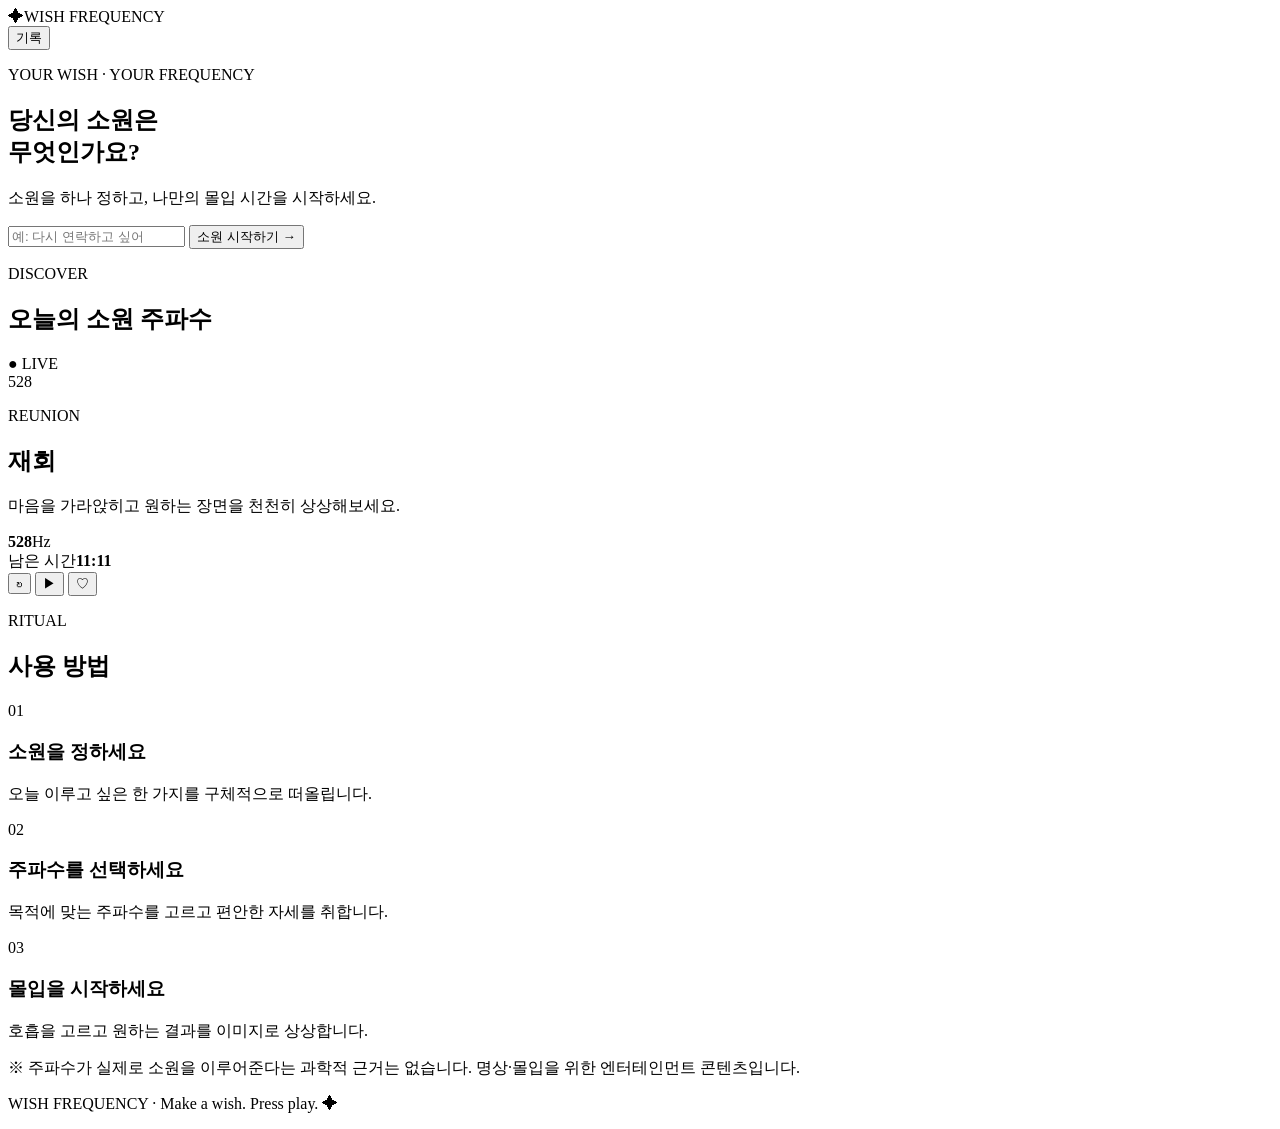
==== index.html @ d9df017a "feat: create Wish Frequency MVP shell" ====
<!doctype html>
<html lang="ko">
<head>
  <meta charset="UTF-8" />
  <meta name="viewport" content="width=device-width, initial-scale=1.0" />
  <meta name="theme-color" content="#0b0b17" />
  <title>WISH FREQUENCY — 소원 주파수</title>
  <link rel="stylesheet" href="style.css" />
</head>
<body>
  <div class="ambient ambient-a"></div>
  <div class="ambient ambient-b"></div>

  <main class="app-shell">
    <header class="topbar">
      <div class="brand"><span class="brand-mark">✦</span><span>WISH FREQUENCY</span></div>
      <button id="historyBtn" class="ghost-btn">기록</button>
    </header>

    <section class="hero">
      <p class="eyebrow">YOUR WISH · YOUR FREQUENCY</p>
      <h1>당신의 소원은<br /><span>무엇인가요?</span></h1>
      <p class="hero-copy">소원을 하나 정하고, 나만의 몰입 시간을 시작하세요.</p>

      <div class="wish-box">
        <input id="wishInput" maxlength="80" placeholder="예: 다시 연락하고 싶어" autocomplete="off" />
        <button id="wishBtn">소원 시작하기 <span>→</span></button>
      </div>
    </section>

    <section class="section-block">
      <div class="section-heading">
        <div><p class="eyebrow">DISCOVER</p><h2>오늘의 소원 주파수</h2></div>
        <span class="live-dot">● LIVE</span>
      </div>
      <div id="frequencyGrid" class="frequency-grid"></div>
    </section>

    <section id="playerSection" class="player hidden">
      <div class="player-orbit"><div class="orbit-ring"></div><div class="orbit-core" id="orbitCore">528</div></div>
      <div class="player-info">
        <p class="eyebrow" id="playerCategory">REUNION</p>
        <h2 id="playerTitle">재회</h2>
        <p id="playerDescription">마음을 가라앉히고 원하는 장면을 천천히 상상해보세요.</p>
        <div class="frequency-value"><strong id="playerFrequency">528</strong><span>Hz</span></div>
        <div class="timer-row"><span>남은 시간</span><strong id="timer">11:11</strong></div>
        <div class="progress"><span id="progressBar"></span></div>
        <div class="controls">
          <button id="restartBtn" class="round-btn">↻</button>
          <button id="playBtn" class="play-btn">▶</button>
          <button id="favoriteBtn" class="round-btn">♡</button>
        </div>
      </div>
    </section>

    <section class="howto">
      <div><p class="eyebrow">RITUAL</p><h2>사용 방법</h2></div>
      <div class="steps">
        <article><span>01</span><h3>소원을 정하세요</h3><p>오늘 이루고 싶은 한 가지를 구체적으로 떠올립니다.</p></article>
        <article><span>02</span><h3>주파수를 선택하세요</h3><p>목적에 맞는 주파수를 고르고 편안한 자세를 취합니다.</p></article>
        <article><span>03</span><h3>몰입을 시작하세요</h3><p>호흡을 고르고 원하는 결과를 이미지로 상상합니다.</p></article>
      </div>
    </section>

    <footer>
      <p>※ 주파수가 실제로 소원을 이루어준다는 과학적 근거는 없습니다. 명상·몰입을 위한 엔터테인먼트 콘텐츠입니다.</p>
      <p>WISH FREQUENCY · Make a wish. Press play. ✦</p>
    </footer>
  </main>

  <div id="toast" class="toast"></div>
  <script src="app.js"></script>
</body>
</html>
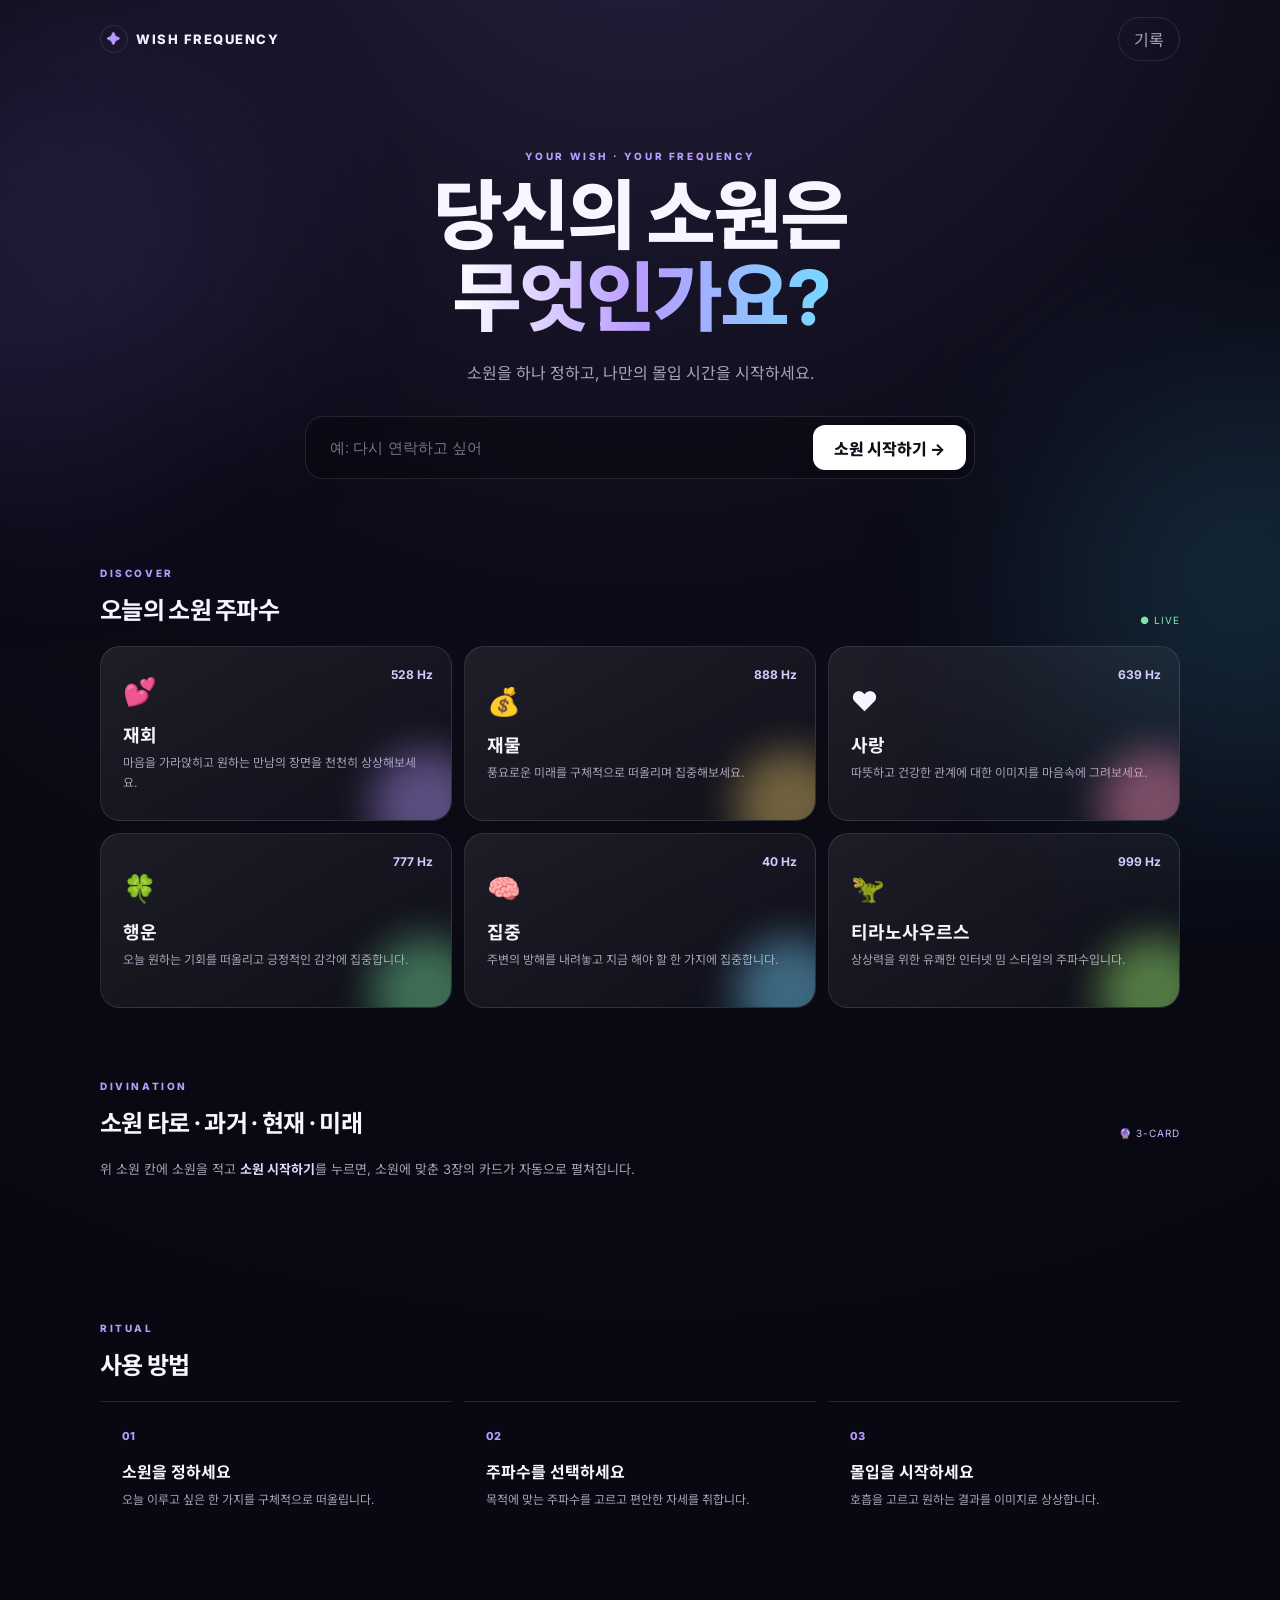
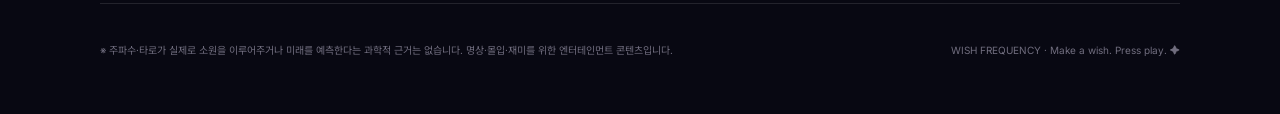
==== commit 773c17da: "소원 기반 타로 기능 추가 (소원 시작하기 통합) - 소원 시작하기 버튼 하나로 통합: 소원 주파수 선택 + 스크롤 이동, 타로 3장 자동 생성 - 메이저 아르카나 22장 덱, 과" ====
--- a/index.html
+++ b/index.html
@@ -53,6 +53,19 @@
       </div>
     </section>
 
+    <section class="section-block tarot-block" id="tarotSection">
+      <div class="section-heading">
+        <div><p class="eyebrow">DIVINATION</p><h2>소원 타로 · 과거 · 현재 · 미래</h2></div>
+        <span class="live-dot tarot-badge">🔮 3-CARD</span>
+      </div>
+      <p class="tarot-guide" id="tarotGuide">위 소원 칸에 소원을 적고 <b>소원 시작하기</b>를 누르면, 소원에 맞춘 3장의 카드가 자동으로 펼쳐집니다.</p>
+      <div id="tarotBoard" class="tarot-board count-3"></div>
+      <div class="tarot-actions">
+        <button id="tarotDrawBtn" class="tarot-draw-btn hidden">다시 뽑기 ✦</button>
+      </div>
+      <div id="tarotReading" class="tarot-reading hidden"></div>
+    </section>
+
     <section class="howto">
       <div><p class="eyebrow">RITUAL</p><h2>사용 방법</h2></div>
       <div class="steps">
@@ -63,7 +76,7 @@
     </section>
 
     <footer>
-      <p>※ 주파수가 실제로 소원을 이루어준다는 과학적 근거는 없습니다. 명상·몰입을 위한 엔터테인먼트 콘텐츠입니다.</p>
+      <p>※ 주파수·타로가 실제로 소원을 이루어주거나 미래를 예측한다는 과학적 근거는 없습니다. 명상·몰입·재미를 위한 엔터테인먼트 콘텐츠입니다.</p>
       <p>WISH FREQUENCY · Make a wish. Press play. ✦</p>
     </footer>
   </main>
--- a/style.css
+++ b/style.css
@@ -0,0 +1,4 @@
+@import url('https://fonts.googleapis.com/css2?family=Inter:wght@400;500;600;700;800&family=Noto+Sans+KR:wght@400;500;700;900&display=swap');
+
+:root{--bg:#080812;--panel:rgba(255,255,255,.065);--line:rgba(255,255,255,.11);--text:#f7f5ff;--muted:#a7a3b7;--accent:#b79cff;--accent2:#78d7ff;--glow:rgba(183,156,255,.3)}
+*{box-sizing:border-box}html{scroll-behavior:smooth}body{margin:0;background:radial-gradient(circle at 50% -10%,#25203d 0,#0c0b17 38%,var(--bg) 75%);color:var(--text);font-family:Inter,'Noto Sans KR',sans-serif;min-height:100vh;overflow-x:hidden}.ambient{position:fixed;width:420px;height:420px;border-radius:50%;filter:blur(110px);opacity:.15;pointer-events:none}.ambient-a{background:#9c78ff;top:5%;left:-180px}.ambient-b{background:#46d5ff;right:-180px;top:42%}.app-shell{width:min(1080px,92%);margin:auto}.topbar{height:78px;display:flex;align-items:center;justify-content:space-between}.brand{font-size:13px;font-weight:800;letter-spacing:1.5px}.brand-mark{display:inline-grid;place-items:center;width:28px;height:28px;margin-right:8px;border:1px solid var(--line);border-radius:50%;color:var(--accent)}button{font:inherit;color:inherit;border:0;cursor:pointer}.ghost-btn{background:transparent;border:1px solid var(--line);padding:9px 15px;border-radius:999px;color:var(--muted)}.hero{text-align:center;padding:72px 0 88px}.eyebrow{font-size:10px;letter-spacing:2.6px;color:var(--accent);font-weight:800;margin:0 0 12px}.hero h1{font-size:clamp(42px,7vw,76px);line-height:1.08;letter-spacing:-3px;margin:0;font-weight:800}.hero h1 span{background:linear-gradient(90deg,#fff,var(--accent),var(--accent2));-webkit-background-clip:text;background-clip:text;color:transparent}.hero-copy{color:var(--muted);margin:22px 0 32px}.wish-box{display:flex;gap:10px;max-width:670px;margin:auto;padding:8px;background:rgba(0,0,0,.25);border:1px solid var(--line);border-radius:18px;backdrop-filter:blur(16px)}.wish-box input{flex:1;min-width:0;background:transparent;border:0;outline:0;color:#fff;padding:14px 16px;font-size:15px}.wish-box input::placeholder{color:#777388}.wish-box button{background:#fff;color:#10101a;border-radius:12px;padding:0 21px;font-weight:800}.section-block{padding-bottom:72px}.section-heading{display:flex;justify-content:space-between;align-items:end;margin-bottom:20px}.section-heading h2,.howto h2{font-size:24px;margin:0;letter-spacing:-.7px}.live-dot{font-size:10px;letter-spacing:1px;color:#8ce4a6}.frequency-grid{display:grid;grid-template-columns:repeat(3,1fr);gap:12px}.freq-card{position:relative;text-align:left;min-height:175px;padding:22px;border:1px solid var(--line);border-radius:20px;background:linear-gradient(145deg,rgba(255,255,255,.08),rgba(255,255,255,.025));overflow:hidden;transition:.25s}.freq-card:hover{transform:translateY(-4px);border-color:rgba(183,156,255,.5);box-shadow:0 15px 40px rgba(0,0,0,.25)}.freq-card:after{content:'';position:absolute;width:110px;height:110px;border-radius:50%;right:-30px;bottom:-40px;background:var(--card-glow);filter:blur(20px);opacity:.45}.freq-icon{font-size:27px}.freq-card h3{margin:13px 0 6px;font-size:18px}.freq-card p{margin:0;color:var(--muted);font-size:12px;line-height:1.6}.hz{position:absolute;right:18px;top:20px;color:#d4ccff;font-size:12px;font-weight:700}.player{display:grid;grid-template-columns:310px 1fr;gap:48px;align-items:center;padding:52px;border:1px solid var(--line);border-radius:28px;background:linear-gradient(145deg,rgba(255,255,255,.09),rgba(255,255,255,.025));box-shadow:0 30px 80px rgba(0,0,0,.28);margin-bottom:88px}.hidden{display:none!important}.player-orbit{width:250px;height:250px;margin:auto;position:relative;display:grid;place-items:center}.orbit-ring{position:absolute;inset:0;border:1px solid rgba(183,156,255,.3);border-radius:50%;box-shadow:0 0 55px var(--glow);animation:pulse 3s ease-in-out infinite}.orbit-ring:before,.orbit-ring:after{content:'';position:absolute;width:7px;height:7px;border-radius:50%;background:#d8c9ff;box-shadow:0 0 18px #d8c9ff}.orbit-ring:before{top:15px;left:50%}.orbit-ring:after{bottom:30px;right:18px}.orbit-core{width:150px;height:150px;border-radius:50%;display:grid;place-items:center;background:radial-gradient(circle,#30254e,#12101f 65%);border:1px solid rgba(255,255,255,.14);font-size:34px;font-weight:800}.player-info h2{font-size:34px;margin:0 0 10px}.player-info>p:not(.eyebrow){color:var(--muted);line-height:1.7;margin:0 0 18px}.frequency-value{display:flex;align-items:baseline;gap:7px}.frequency-value strong{font-size:46px;letter-spacing:-2px}.frequency-value span{color:var(--muted)}.timer-row{display:flex;justify-content:space-between;margin:18px 0 7px;font-size:12px;color:var(--muted)}.timer-row strong{color:#fff;font-variant-numeric:tabular-nums}.progress{height:4px;background:rgba(255,255,255,.08);border-radius:5px;overflow:hidden}.progress span{display:block;height:100%;width:0;background:linear-gradient(90deg,var(--accent),var(--accent2));transition:width .5s linear}.controls{display:flex;align-items:center;gap:16px;margin-top:24px}.round-btn,.play-btn{width:44px;height:44px;border-radius:50%;background:rgba(255,255,255,.07);border:1px solid var(--line)}.play-btn{width:58px;height:58px;background:#fff;color:#111;font-size:17px}.howto{padding-bottom:70px}.steps{display:grid;grid-template-columns:repeat(3,1fr);gap:12px;margin-top:20px}.steps article{padding:22px;border-top:1px solid var(--line)}.steps span{color:var(--accent);font-size:11px;font-weight:800}.steps h3{margin:15px 0 7px;font-size:16px}.steps p{margin:0;color:var(--muted);font-size:12px;line-height:1.7}footer{border-top:1px solid var(--line);padding:28px 0 45px;color:#706d7e;font-size:10px;line-height:1.7;display:flex;justify-content:space-between;gap:20px}.toast{position:fixed;left:50%;bottom:25px;transform:translate(-50%,20px);opacity:0;background:#fff;color:#111;padding:11px 17px;border-radius:999px;font-size:12px;font-weight:700;transition:.25s;pointer-events:none}.toast.show{opacity:1;transform:translate(-50%,0)}.tarot-modes{display:flex;gap:8px}.tarot-mode{background:rgba(255,255,255,.05);border:1px solid var(--line);color:var(--muted);padding:8px 15px;border-radius:999px;font-size:12px;font-weight:700;transition:.2s}.tarot-mode.active{background:#fff;color:#12101f;border-color:#fff}.tarot-guide{color:var(--muted);font-size:13px;margin:0 0 26px}.tarot-board{display:flex;justify-content:center;flex-wrap:wrap;gap:22px;min-height:20px;margin-bottom:26px}.tarot-slot{display:flex;flex-direction:column;align-items:center;gap:12px}.tarot-slot-label{font-size:10px;letter-spacing:2px;color:var(--accent);font-weight:800}.tarot-card{width:150px;height:238px;perspective:1100px;cursor:default}.tarot-card-inner{position:relative;width:100%;height:100%;transition:transform .75s cubic-bezier(.4,.15,.2,1);transform-style:preserve-3d}.tarot-card.flipped .tarot-card-inner{transform:rotateY(180deg)}.tarot-face{position:absolute;inset:0;border-radius:16px;backface-visibility:hidden;-webkit-backface-visibility:hidden;display:flex;flex-direction:column;align-items:center;justify-content:center;border:1px solid var(--line);overflow:hidden}.tarot-back{background:radial-gradient(circle at 50% 30%,#3a2d63,#171227 70%);box-shadow:inset 0 0 40px rgba(183,156,255,.25)}.tarot-back span{font-size:34px;color:#d8c9ff;opacity:.85;text-shadow:0 0 22px var(--glow)}.tarot-back:before{content:'';position:absolute;inset:9px;border:1px solid rgba(183,156,255,.28);border-radius:11px}.tarot-front{transform:rotateY(180deg);background:linear-gradient(160deg,#241d3d,#120f21);gap:6px;padding:16px 12px;box-shadow:inset 0 0 34px rgba(120,215,255,.12)}.tarot-front:before{content:'';position:absolute;inset:8px;border:1px solid rgba(255,255,255,.12);border-radius:11px;pointer-events:none}.tarot-front.reversed .tarot-symbol{transform:rotate(180deg)}.tarot-no{position:absolute;top:14px;left:14px;font-size:11px;font-weight:800;color:var(--accent)}.tarot-symbol{font-size:52px;line-height:1;filter:drop-shadow(0 0 16px var(--glow));transition:transform .3s}.tarot-name{font-size:17px;font-weight:800;margin-top:4px}.tarot-en{font-size:10px;letter-spacing:1px;color:var(--muted)}.tarot-dir{margin-top:6px;font-size:10px;font-weight:800;letter-spacing:1px;padding:3px 10px;border-radius:999px;border:1px solid var(--line);color:#d4ccff}.tarot-actions{text-align:center;margin-bottom:26px}.tarot-draw-btn{background:linear-gradient(90deg,var(--accent),var(--accent2));color:#10101a;font-weight:800;padding:14px 30px;border-radius:999px;font-size:14px;box-shadow:0 12px 34px var(--glow);transition:.2s}.tarot-draw-btn:hover{transform:translateY(-2px)}.tarot-reading{max-width:640px;margin:auto;padding:24px;border:1px solid var(--line);border-radius:20px;background:linear-gradient(145deg,rgba(255,255,255,.07),rgba(255,255,255,.02));transition:.3s}.tarot-reading h3{margin:0 0 16px;font-size:15px;letter-spacing:-.3px}.reading-item{padding:14px 0;border-top:1px solid var(--line)}.reading-item:first-of-type{border-top:0;padding-top:0}.reading-item strong{display:block;font-size:14px;margin-bottom:6px}.reading-item strong em{color:var(--accent);font-style:normal;font-weight:700;font-size:12px}.reading-item p{margin:0;color:var(--muted);font-size:13px;line-height:1.7}.reading-item strong b,.reading-item p b{color:#e2d8ff;font-weight:800}.wish-box .wish-tarot-btn{background:rgba(183,156,255,.16);color:#e7ddff;border:1px solid rgba(183,156,255,.5)}.wish-box .wish-tarot-btn:hover{background:rgba(183,156,255,.28)}.tarot-badge{color:#c9b6ff}.tarot-guide b{color:#e2d8ff}.reading-lead{margin:0 0 4px;color:#d4ccff;font-size:13px;line-height:1.7;font-weight:600}.reading-summary{margin-top:16px;padding-top:16px;border-top:1px solid var(--line)}.reading-summary strong{display:block;font-size:14px;margin-bottom:8px;color:#fff}.reading-summary p{margin:0 0 10px;color:var(--muted);font-size:13px;line-height:1.75}.reading-summary p:last-child{margin-bottom:0}.reading-summary p b{color:#e2d8ff;font-weight:800}.reading-tip{border-top:1px dashed var(--line);padding-top:12px;color:#cfc7e6!important}@keyframes pulse{50%{transform:scale(1.04);opacity:.75}}@media(max-width:760px){.hero{padding:50px 0 60px}.wish-box{flex-direction:column}.wish-box button{height:50px}.frequency-grid,.steps{grid-template-columns:1fr 1fr}.player{grid-template-columns:1fr;padding:30px 22px;gap:30px}.player-orbit{width:190px;height:190px}.orbit-core{width:115px;height:115px;font-size:27px}footer{display:block}.frequency-grid .freq-card:last-child{grid-column:1/-1}}@media(max-width:480px){.frequency-grid,.steps{grid-template-columns:1fr}.hero h1{letter-spacing:-2px}.section-heading{align-items:start}.live-dot{display:none}.tarot-board{gap:14px}.tarot-card{width:122px;height:196px}.tarot-symbol{font-size:42px}.tarot-name{font-size:15px}}
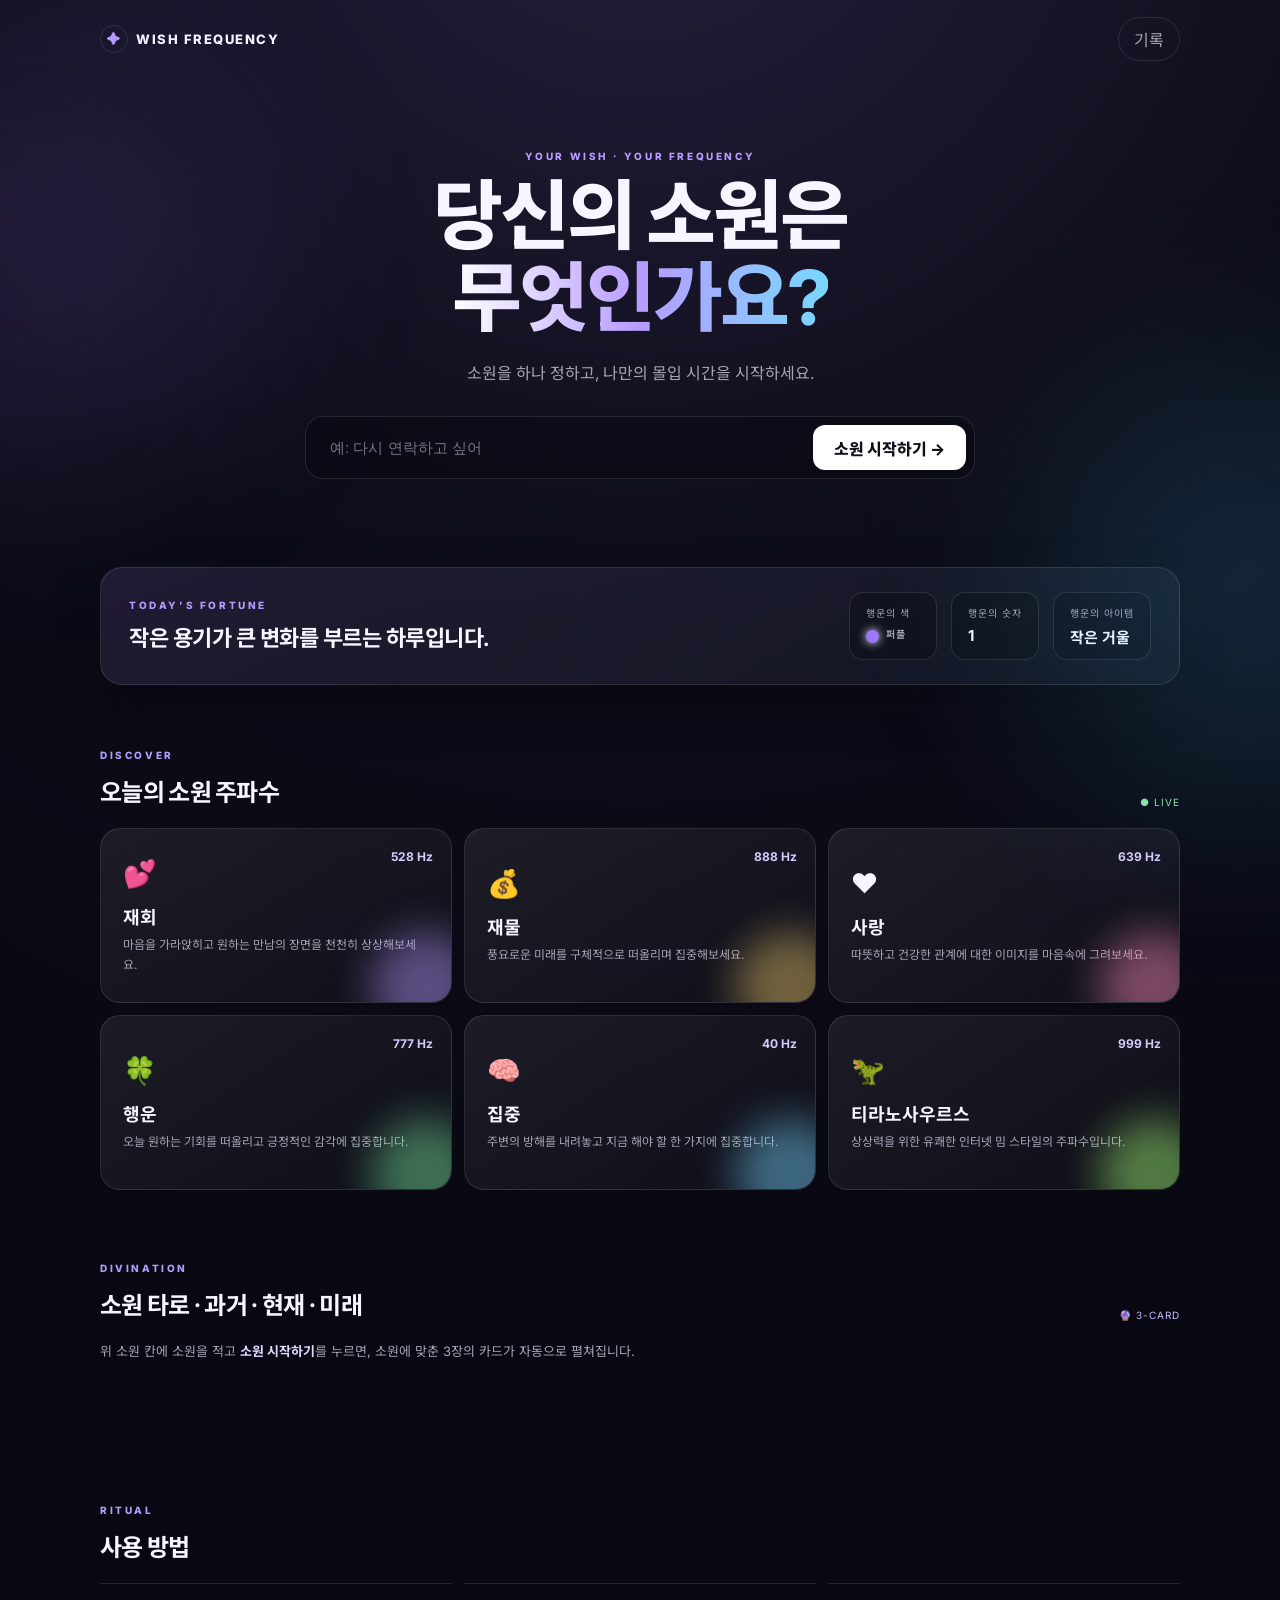
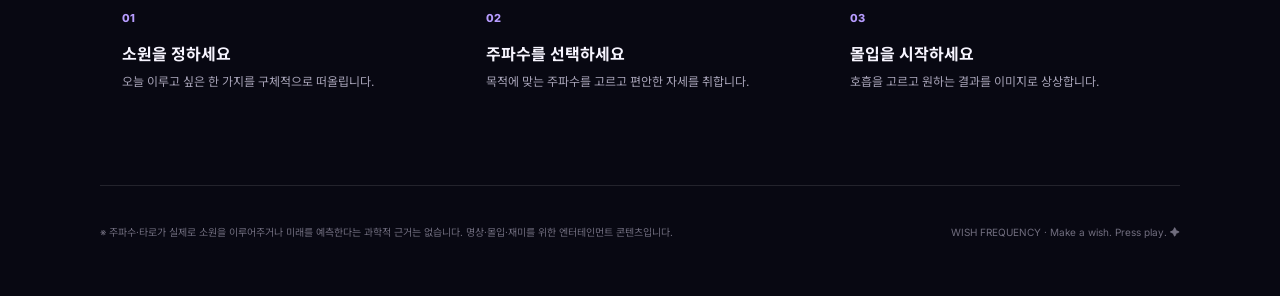
==== commit bb915170: "재미 요소 추가: 소원 성취 게이지·완료 세리머니·오늘의 운세 - 소원 성취 기운 게이지: 소원 텍스트 기반 72~98%가 0에서 차오르는 연출 - 완료 세리머니: 주파수 타이머 " ====
--- a/index.html
+++ b/index.html
@@ -28,6 +28,18 @@
       </div>
     </section>
 
+    <section class="fortune-strip">
+      <div class="fortune-main">
+        <p class="eyebrow">TODAY'S FORTUNE</p>
+        <h2 id="fortuneText">오늘의 운세를 불러오는 중…</h2>
+      </div>
+      <div class="fortune-lucky">
+        <div class="lucky-item"><span>행운의 색</span><strong><i id="luckyColorDot"></i><span id="luckyColor">—</span></strong></div>
+        <div class="lucky-item"><span>행운의 숫자</span><strong id="luckyNumber">—</strong></div>
+        <div class="lucky-item"><span>행운의 아이템</span><strong id="luckyItem">—</strong></div>
+      </div>
+    </section>
+
     <section class="section-block">
       <div class="section-heading">
         <div><p class="eyebrow">DISCOVER</p><h2>오늘의 소원 주파수</h2></div>
@@ -42,6 +54,10 @@
         <p class="eyebrow" id="playerCategory">REUNION</p>
         <h2 id="playerTitle">재회</h2>
         <p id="playerDescription">마음을 가라앉히고 원하는 장면을 천천히 상상해보세요.</p>
+        <div class="wish-gauge">
+          <div class="wish-gauge-head"><span>✦ 소원 성취 기운</span><strong id="wishGaugePct">0%</strong></div>
+          <div class="wish-gauge-bar"><span id="wishGaugeFill"></span></div>
+        </div>
         <div class="frequency-value"><strong id="playerFrequency">528</strong><span>Hz</span></div>
         <div class="timer-row"><span>남은 시간</span><strong id="timer">11:11</strong></div>
         <div class="progress"><span id="progressBar"></span></div>
--- a/style.css
+++ b/style.css
@@ -1,4 +1,4 @@
 @import url('https://fonts.googleapis.com/css2?family=Inter:wght@400;500;600;700;800&family=Noto+Sans+KR:wght@400;500;700;900&display=swap');
 
 :root{--bg:#080812;--panel:rgba(255,255,255,.065);--line:rgba(255,255,255,.11);--text:#f7f5ff;--muted:#a7a3b7;--accent:#b79cff;--accent2:#78d7ff;--glow:rgba(183,156,255,.3)}
-*{box-sizing:border-box}html{scroll-behavior:smooth}body{margin:0;background:radial-gradient(circle at 50% -10%,#25203d 0,#0c0b17 38%,var(--bg) 75%);color:var(--text);font-family:Inter,'Noto Sans KR',sans-serif;min-height:100vh;overflow-x:hidden}.ambient{position:fixed;width:420px;height:420px;border-radius:50%;filter:blur(110px);opacity:.15;pointer-events:none}.ambient-a{background:#9c78ff;top:5%;left:-180px}.ambient-b{background:#46d5ff;right:-180px;top:42%}.app-shell{width:min(1080px,92%);margin:auto}.topbar{height:78px;display:flex;align-items:center;justify-content:space-between}.brand{font-size:13px;font-weight:800;letter-spacing:1.5px}.brand-mark{display:inline-grid;place-items:center;width:28px;height:28px;margin-right:8px;border:1px solid var(--line);border-radius:50%;color:var(--accent)}button{font:inherit;color:inherit;border:0;cursor:pointer}.ghost-btn{background:transparent;border:1px solid var(--line);padding:9px 15px;border-radius:999px;color:var(--muted)}.hero{text-align:center;padding:72px 0 88px}.eyebrow{font-size:10px;letter-spacing:2.6px;color:var(--accent);font-weight:800;margin:0 0 12px}.hero h1{font-size:clamp(42px,7vw,76px);line-height:1.08;letter-spacing:-3px;margin:0;font-weight:800}.hero h1 span{background:linear-gradient(90deg,#fff,var(--accent),var(--accent2));-webkit-background-clip:text;background-clip:text;color:transparent}.hero-copy{color:var(--muted);margin:22px 0 32px}.wish-box{display:flex;gap:10px;max-width:670px;margin:auto;padding:8px;background:rgba(0,0,0,.25);border:1px solid var(--line);border-radius:18px;backdrop-filter:blur(16px)}.wish-box input{flex:1;min-width:0;background:transparent;border:0;outline:0;color:#fff;padding:14px 16px;font-size:15px}.wish-box input::placeholder{color:#777388}.wish-box button{background:#fff;color:#10101a;border-radius:12px;padding:0 21px;font-weight:800}.section-block{padding-bottom:72px}.section-heading{display:flex;justify-content:space-between;align-items:end;margin-bottom:20px}.section-heading h2,.howto h2{font-size:24px;margin:0;letter-spacing:-.7px}.live-dot{font-size:10px;letter-spacing:1px;color:#8ce4a6}.frequency-grid{display:grid;grid-template-columns:repeat(3,1fr);gap:12px}.freq-card{position:relative;text-align:left;min-height:175px;padding:22px;border:1px solid var(--line);border-radius:20px;background:linear-gradient(145deg,rgba(255,255,255,.08),rgba(255,255,255,.025));overflow:hidden;transition:.25s}.freq-card:hover{transform:translateY(-4px);border-color:rgba(183,156,255,.5);box-shadow:0 15px 40px rgba(0,0,0,.25)}.freq-card:after{content:'';position:absolute;width:110px;height:110px;border-radius:50%;right:-30px;bottom:-40px;background:var(--card-glow);filter:blur(20px);opacity:.45}.freq-icon{font-size:27px}.freq-card h3{margin:13px 0 6px;font-size:18px}.freq-card p{margin:0;color:var(--muted);font-size:12px;line-height:1.6}.hz{position:absolute;right:18px;top:20px;color:#d4ccff;font-size:12px;font-weight:700}.player{display:grid;grid-template-columns:310px 1fr;gap:48px;align-items:center;padding:52px;border:1px solid var(--line);border-radius:28px;background:linear-gradient(145deg,rgba(255,255,255,.09),rgba(255,255,255,.025));box-shadow:0 30px 80px rgba(0,0,0,.28);margin-bottom:88px}.hidden{display:none!important}.player-orbit{width:250px;height:250px;margin:auto;position:relative;display:grid;place-items:center}.orbit-ring{position:absolute;inset:0;border:1px solid rgba(183,156,255,.3);border-radius:50%;box-shadow:0 0 55px var(--glow);animation:pulse 3s ease-in-out infinite}.orbit-ring:before,.orbit-ring:after{content:'';position:absolute;width:7px;height:7px;border-radius:50%;background:#d8c9ff;box-shadow:0 0 18px #d8c9ff}.orbit-ring:before{top:15px;left:50%}.orbit-ring:after{bottom:30px;right:18px}.orbit-core{width:150px;height:150px;border-radius:50%;display:grid;place-items:center;background:radial-gradient(circle,#30254e,#12101f 65%);border:1px solid rgba(255,255,255,.14);font-size:34px;font-weight:800}.player-info h2{font-size:34px;margin:0 0 10px}.player-info>p:not(.eyebrow){color:var(--muted);line-height:1.7;margin:0 0 18px}.frequency-value{display:flex;align-items:baseline;gap:7px}.frequency-value strong{font-size:46px;letter-spacing:-2px}.frequency-value span{color:var(--muted)}.timer-row{display:flex;justify-content:space-between;margin:18px 0 7px;font-size:12px;color:var(--muted)}.timer-row strong{color:#fff;font-variant-numeric:tabular-nums}.progress{height:4px;background:rgba(255,255,255,.08);border-radius:5px;overflow:hidden}.progress span{display:block;height:100%;width:0;background:linear-gradient(90deg,var(--accent),var(--accent2));transition:width .5s linear}.controls{display:flex;align-items:center;gap:16px;margin-top:24px}.round-btn,.play-btn{width:44px;height:44px;border-radius:50%;background:rgba(255,255,255,.07);border:1px solid var(--line)}.play-btn{width:58px;height:58px;background:#fff;color:#111;font-size:17px}.howto{padding-bottom:70px}.steps{display:grid;grid-template-columns:repeat(3,1fr);gap:12px;margin-top:20px}.steps article{padding:22px;border-top:1px solid var(--line)}.steps span{color:var(--accent);font-size:11px;font-weight:800}.steps h3{margin:15px 0 7px;font-size:16px}.steps p{margin:0;color:var(--muted);font-size:12px;line-height:1.7}footer{border-top:1px solid var(--line);padding:28px 0 45px;color:#706d7e;font-size:10px;line-height:1.7;display:flex;justify-content:space-between;gap:20px}.toast{position:fixed;left:50%;bottom:25px;transform:translate(-50%,20px);opacity:0;background:#fff;color:#111;padding:11px 17px;border-radius:999px;font-size:12px;font-weight:700;transition:.25s;pointer-events:none}.toast.show{opacity:1;transform:translate(-50%,0)}.tarot-modes{display:flex;gap:8px}.tarot-mode{background:rgba(255,255,255,.05);border:1px solid var(--line);color:var(--muted);padding:8px 15px;border-radius:999px;font-size:12px;font-weight:700;transition:.2s}.tarot-mode.active{background:#fff;color:#12101f;border-color:#fff}.tarot-guide{color:var(--muted);font-size:13px;margin:0 0 26px}.tarot-board{display:flex;justify-content:center;flex-wrap:wrap;gap:22px;min-height:20px;margin-bottom:26px}.tarot-slot{display:flex;flex-direction:column;align-items:center;gap:12px}.tarot-slot-label{font-size:10px;letter-spacing:2px;color:var(--accent);font-weight:800}.tarot-card{width:150px;height:238px;perspective:1100px;cursor:default}.tarot-card-inner{position:relative;width:100%;height:100%;transition:transform .75s cubic-bezier(.4,.15,.2,1);transform-style:preserve-3d}.tarot-card.flipped .tarot-card-inner{transform:rotateY(180deg)}.tarot-face{position:absolute;inset:0;border-radius:16px;backface-visibility:hidden;-webkit-backface-visibility:hidden;display:flex;flex-direction:column;align-items:center;justify-content:center;border:1px solid var(--line);overflow:hidden}.tarot-back{background:radial-gradient(circle at 50% 30%,#3a2d63,#171227 70%);box-shadow:inset 0 0 40px rgba(183,156,255,.25)}.tarot-back span{font-size:34px;color:#d8c9ff;opacity:.85;text-shadow:0 0 22px var(--glow)}.tarot-back:before{content:'';position:absolute;inset:9px;border:1px solid rgba(183,156,255,.28);border-radius:11px}.tarot-front{transform:rotateY(180deg);background:linear-gradient(160deg,#241d3d,#120f21);gap:6px;padding:16px 12px;box-shadow:inset 0 0 34px rgba(120,215,255,.12)}.tarot-front:before{content:'';position:absolute;inset:8px;border:1px solid rgba(255,255,255,.12);border-radius:11px;pointer-events:none}.tarot-front.reversed .tarot-symbol{transform:rotate(180deg)}.tarot-no{position:absolute;top:14px;left:14px;font-size:11px;font-weight:800;color:var(--accent)}.tarot-symbol{font-size:52px;line-height:1;filter:drop-shadow(0 0 16px var(--glow));transition:transform .3s}.tarot-name{font-size:17px;font-weight:800;margin-top:4px}.tarot-en{font-size:10px;letter-spacing:1px;color:var(--muted)}.tarot-dir{margin-top:6px;font-size:10px;font-weight:800;letter-spacing:1px;padding:3px 10px;border-radius:999px;border:1px solid var(--line);color:#d4ccff}.tarot-actions{text-align:center;margin-bottom:26px}.tarot-draw-btn{background:linear-gradient(90deg,var(--accent),var(--accent2));color:#10101a;font-weight:800;padding:14px 30px;border-radius:999px;font-size:14px;box-shadow:0 12px 34px var(--glow);transition:.2s}.tarot-draw-btn:hover{transform:translateY(-2px)}.tarot-reading{max-width:640px;margin:auto;padding:24px;border:1px solid var(--line);border-radius:20px;background:linear-gradient(145deg,rgba(255,255,255,.07),rgba(255,255,255,.02));transition:.3s}.tarot-reading h3{margin:0 0 16px;font-size:15px;letter-spacing:-.3px}.reading-item{padding:14px 0;border-top:1px solid var(--line)}.reading-item:first-of-type{border-top:0;padding-top:0}.reading-item strong{display:block;font-size:14px;margin-bottom:6px}.reading-item strong em{color:var(--accent);font-style:normal;font-weight:700;font-size:12px}.reading-item p{margin:0;color:var(--muted);font-size:13px;line-height:1.7}.reading-item strong b,.reading-item p b{color:#e2d8ff;font-weight:800}.wish-box .wish-tarot-btn{background:rgba(183,156,255,.16);color:#e7ddff;border:1px solid rgba(183,156,255,.5)}.wish-box .wish-tarot-btn:hover{background:rgba(183,156,255,.28)}.tarot-badge{color:#c9b6ff}.tarot-guide b{color:#e2d8ff}.reading-lead{margin:0 0 4px;color:#d4ccff;font-size:13px;line-height:1.7;font-weight:600}.reading-summary{margin-top:16px;padding-top:16px;border-top:1px solid var(--line)}.reading-summary strong{display:block;font-size:14px;margin-bottom:8px;color:#fff}.reading-summary p{margin:0 0 10px;color:var(--muted);font-size:13px;line-height:1.75}.reading-summary p:last-child{margin-bottom:0}.reading-summary p b{color:#e2d8ff;font-weight:800}.reading-tip{border-top:1px dashed var(--line);padding-top:12px;color:#cfc7e6!important}@keyframes pulse{50%{transform:scale(1.04);opacity:.75}}@media(max-width:760px){.hero{padding:50px 0 60px}.wish-box{flex-direction:column}.wish-box button{height:50px}.frequency-grid,.steps{grid-template-columns:1fr 1fr}.player{grid-template-columns:1fr;padding:30px 22px;gap:30px}.player-orbit{width:190px;height:190px}.orbit-core{width:115px;height:115px;font-size:27px}footer{display:block}.frequency-grid .freq-card:last-child{grid-column:1/-1}}@media(max-width:480px){.frequency-grid,.steps{grid-template-columns:1fr}.hero h1{letter-spacing:-2px}.section-heading{align-items:start}.live-dot{display:none}.tarot-board{gap:14px}.tarot-card{width:122px;height:196px}.tarot-symbol{font-size:42px}.tarot-name{font-size:15px}}
+*{box-sizing:border-box}html{scroll-behavior:smooth}body{margin:0;background:radial-gradient(circle at 50% -10%,#25203d 0,#0c0b17 38%,var(--bg) 75%);color:var(--text);font-family:Inter,'Noto Sans KR',sans-serif;min-height:100vh;overflow-x:hidden}.ambient{position:fixed;width:420px;height:420px;border-radius:50%;filter:blur(110px);opacity:.15;pointer-events:none}.ambient-a{background:#9c78ff;top:5%;left:-180px}.ambient-b{background:#46d5ff;right:-180px;top:42%}.app-shell{width:min(1080px,92%);margin:auto}.topbar{height:78px;display:flex;align-items:center;justify-content:space-between}.brand{font-size:13px;font-weight:800;letter-spacing:1.5px}.brand-mark{display:inline-grid;place-items:center;width:28px;height:28px;margin-right:8px;border:1px solid var(--line);border-radius:50%;color:var(--accent)}button{font:inherit;color:inherit;border:0;cursor:pointer}.ghost-btn{background:transparent;border:1px solid var(--line);padding:9px 15px;border-radius:999px;color:var(--muted)}.hero{text-align:center;padding:72px 0 88px}.eyebrow{font-size:10px;letter-spacing:2.6px;color:var(--accent);font-weight:800;margin:0 0 12px}.hero h1{font-size:clamp(42px,7vw,76px);line-height:1.08;letter-spacing:-3px;margin:0;font-weight:800}.hero h1 span{background:linear-gradient(90deg,#fff,var(--accent),var(--accent2));-webkit-background-clip:text;background-clip:text;color:transparent}.hero-copy{color:var(--muted);margin:22px 0 32px}.wish-box{display:flex;gap:10px;max-width:670px;margin:auto;padding:8px;background:rgba(0,0,0,.25);border:1px solid var(--line);border-radius:18px;backdrop-filter:blur(16px)}.wish-box input{flex:1;min-width:0;background:transparent;border:0;outline:0;color:#fff;padding:14px 16px;font-size:15px}.wish-box input::placeholder{color:#777388}.wish-box button{background:#fff;color:#10101a;border-radius:12px;padding:0 21px;font-weight:800}.section-block{padding-bottom:72px}.section-heading{display:flex;justify-content:space-between;align-items:end;margin-bottom:20px}.section-heading h2,.howto h2{font-size:24px;margin:0;letter-spacing:-.7px}.live-dot{font-size:10px;letter-spacing:1px;color:#8ce4a6}.frequency-grid{display:grid;grid-template-columns:repeat(3,1fr);gap:12px}.freq-card{position:relative;text-align:left;min-height:175px;padding:22px;border:1px solid var(--line);border-radius:20px;background:linear-gradient(145deg,rgba(255,255,255,.08),rgba(255,255,255,.025));overflow:hidden;transition:.25s}.freq-card:hover{transform:translateY(-4px);border-color:rgba(183,156,255,.5);box-shadow:0 15px 40px rgba(0,0,0,.25)}.freq-card:after{content:'';position:absolute;width:110px;height:110px;border-radius:50%;right:-30px;bottom:-40px;background:var(--card-glow);filter:blur(20px);opacity:.45}.freq-icon{font-size:27px}.freq-card h3{margin:13px 0 6px;font-size:18px}.freq-card p{margin:0;color:var(--muted);font-size:12px;line-height:1.6}.hz{position:absolute;right:18px;top:20px;color:#d4ccff;font-size:12px;font-weight:700}.player{display:grid;grid-template-columns:310px 1fr;gap:48px;align-items:center;padding:52px;border:1px solid var(--line);border-radius:28px;background:linear-gradient(145deg,rgba(255,255,255,.09),rgba(255,255,255,.025));box-shadow:0 30px 80px rgba(0,0,0,.28);margin-bottom:88px}.hidden{display:none!important}.player-orbit{width:250px;height:250px;margin:auto;position:relative;display:grid;place-items:center}.orbit-ring{position:absolute;inset:0;border:1px solid rgba(183,156,255,.3);border-radius:50%;box-shadow:0 0 55px var(--glow);animation:pulse 3s ease-in-out infinite}.orbit-ring:before,.orbit-ring:after{content:'';position:absolute;width:7px;height:7px;border-radius:50%;background:#d8c9ff;box-shadow:0 0 18px #d8c9ff}.orbit-ring:before{top:15px;left:50%}.orbit-ring:after{bottom:30px;right:18px}.orbit-core{width:150px;height:150px;border-radius:50%;display:grid;place-items:center;background:radial-gradient(circle,#30254e,#12101f 65%);border:1px solid rgba(255,255,255,.14);font-size:34px;font-weight:800}.player-info h2{font-size:34px;margin:0 0 10px}.player-info>p:not(.eyebrow){color:var(--muted);line-height:1.7;margin:0 0 18px}.frequency-value{display:flex;align-items:baseline;gap:7px}.frequency-value strong{font-size:46px;letter-spacing:-2px}.frequency-value span{color:var(--muted)}.timer-row{display:flex;justify-content:space-between;margin:18px 0 7px;font-size:12px;color:var(--muted)}.timer-row strong{color:#fff;font-variant-numeric:tabular-nums}.progress{height:4px;background:rgba(255,255,255,.08);border-radius:5px;overflow:hidden}.progress span{display:block;height:100%;width:0;background:linear-gradient(90deg,var(--accent),var(--accent2));transition:width .5s linear}.controls{display:flex;align-items:center;gap:16px;margin-top:24px}.round-btn,.play-btn{width:44px;height:44px;border-radius:50%;background:rgba(255,255,255,.07);border:1px solid var(--line)}.play-btn{width:58px;height:58px;background:#fff;color:#111;font-size:17px}.howto{padding-bottom:70px}.steps{display:grid;grid-template-columns:repeat(3,1fr);gap:12px;margin-top:20px}.steps article{padding:22px;border-top:1px solid var(--line)}.steps span{color:var(--accent);font-size:11px;font-weight:800}.steps h3{margin:15px 0 7px;font-size:16px}.steps p{margin:0;color:var(--muted);font-size:12px;line-height:1.7}footer{border-top:1px solid var(--line);padding:28px 0 45px;color:#706d7e;font-size:10px;line-height:1.7;display:flex;justify-content:space-between;gap:20px}.toast{position:fixed;left:50%;bottom:25px;transform:translate(-50%,20px);opacity:0;background:#fff;color:#111;padding:11px 17px;border-radius:999px;font-size:12px;font-weight:700;transition:.25s;pointer-events:none}.toast.show{opacity:1;transform:translate(-50%,0)}.tarot-modes{display:flex;gap:8px}.tarot-mode{background:rgba(255,255,255,.05);border:1px solid var(--line);color:var(--muted);padding:8px 15px;border-radius:999px;font-size:12px;font-weight:700;transition:.2s}.tarot-mode.active{background:#fff;color:#12101f;border-color:#fff}.tarot-guide{color:var(--muted);font-size:13px;margin:0 0 26px}.tarot-board{display:flex;justify-content:center;flex-wrap:wrap;gap:22px;min-height:20px;margin-bottom:26px}.tarot-slot{display:flex;flex-direction:column;align-items:center;gap:12px}.tarot-slot-label{font-size:10px;letter-spacing:2px;color:var(--accent);font-weight:800}.tarot-card{width:150px;height:238px;perspective:1100px;cursor:default}.tarot-card-inner{position:relative;width:100%;height:100%;transition:transform .75s cubic-bezier(.4,.15,.2,1);transform-style:preserve-3d}.tarot-card.flipped .tarot-card-inner{transform:rotateY(180deg)}.tarot-face{position:absolute;inset:0;border-radius:16px;backface-visibility:hidden;-webkit-backface-visibility:hidden;display:flex;flex-direction:column;align-items:center;justify-content:center;border:1px solid var(--line);overflow:hidden}.tarot-back{background:radial-gradient(circle at 50% 30%,#3a2d63,#171227 70%);box-shadow:inset 0 0 40px rgba(183,156,255,.25)}.tarot-back span{font-size:34px;color:#d8c9ff;opacity:.85;text-shadow:0 0 22px var(--glow)}.tarot-back:before{content:'';position:absolute;inset:9px;border:1px solid rgba(183,156,255,.28);border-radius:11px}.tarot-front{transform:rotateY(180deg);background:linear-gradient(160deg,#241d3d,#120f21);gap:6px;padding:16px 12px;box-shadow:inset 0 0 34px rgba(120,215,255,.12)}.tarot-front:before{content:'';position:absolute;inset:8px;border:1px solid rgba(255,255,255,.12);border-radius:11px;pointer-events:none}.tarot-front.reversed .tarot-symbol{transform:rotate(180deg)}.tarot-no{position:absolute;top:14px;left:14px;font-size:11px;font-weight:800;color:var(--accent)}.tarot-symbol{font-size:52px;line-height:1;filter:drop-shadow(0 0 16px var(--glow));transition:transform .3s}.tarot-name{font-size:17px;font-weight:800;margin-top:4px}.tarot-en{font-size:10px;letter-spacing:1px;color:var(--muted)}.tarot-dir{margin-top:6px;font-size:10px;font-weight:800;letter-spacing:1px;padding:3px 10px;border-radius:999px;border:1px solid var(--line);color:#d4ccff}.tarot-actions{text-align:center;margin-bottom:26px}.tarot-draw-btn{background:linear-gradient(90deg,var(--accent),var(--accent2));color:#10101a;font-weight:800;padding:14px 30px;border-radius:999px;font-size:14px;box-shadow:0 12px 34px var(--glow);transition:.2s}.tarot-draw-btn:hover{transform:translateY(-2px)}.tarot-reading{max-width:640px;margin:auto;padding:24px;border:1px solid var(--line);border-radius:20px;background:linear-gradient(145deg,rgba(255,255,255,.07),rgba(255,255,255,.02));transition:.3s}.tarot-reading h3{margin:0 0 16px;font-size:15px;letter-spacing:-.3px}.reading-item{padding:14px 0;border-top:1px solid var(--line)}.reading-item:first-of-type{border-top:0;padding-top:0}.reading-item strong{display:block;font-size:14px;margin-bottom:6px}.reading-item strong em{color:var(--accent);font-style:normal;font-weight:700;font-size:12px}.reading-item p{margin:0;color:var(--muted);font-size:13px;line-height:1.7}.reading-item strong b,.reading-item p b{color:#e2d8ff;font-weight:800}.wish-box .wish-tarot-btn{background:rgba(183,156,255,.16);color:#e7ddff;border:1px solid rgba(183,156,255,.5)}.wish-box .wish-tarot-btn:hover{background:rgba(183,156,255,.28)}.tarot-badge{color:#c9b6ff}.tarot-guide b{color:#e2d8ff}.reading-lead{margin:0 0 4px;color:#d4ccff;font-size:13px;line-height:1.7;font-weight:600}.reading-summary{margin-top:16px;padding-top:16px;border-top:1px solid var(--line)}.reading-summary strong{display:block;font-size:14px;margin-bottom:8px;color:#fff}.reading-summary p{margin:0 0 10px;color:var(--muted);font-size:13px;line-height:1.75}.reading-summary p:last-child{margin-bottom:0}.reading-summary p b{color:#e2d8ff;font-weight:800}.reading-tip{border-top:1px dashed var(--line);padding-top:12px;color:#cfc7e6!important}.fortune-strip{display:flex;justify-content:space-between;align-items:center;gap:24px;flex-wrap:wrap;margin-bottom:64px;padding:24px 28px;border:1px solid var(--line);border-radius:22px;background:linear-gradient(145deg,rgba(183,156,255,.12),rgba(120,215,255,.05));box-shadow:0 18px 50px rgba(0,0,0,.22)}.fortune-main{flex:1;min-width:240px}.fortune-main h2{font-size:clamp(17px,2.4vw,22px);margin:6px 0 0;letter-spacing:-.5px;line-height:1.4}.fortune-lucky{display:flex;gap:14px;flex-wrap:wrap}.lucky-item{min-width:88px;padding:12px 16px;border:1px solid var(--line);border-radius:14px;background:rgba(0,0,0,.2)}.lucky-item span{display:block;font-size:10px;letter-spacing:1px;color:var(--muted);margin-bottom:6px}.lucky-item strong{display:flex;align-items:center;gap:7px;font-size:15px}.lucky-item strong i{width:13px;height:13px;border-radius:50%;box-shadow:0 0 10px currentColor;background:var(--accent)}.wish-gauge{margin:4px 0 20px}.wish-gauge-head{display:flex;justify-content:space-between;align-items:baseline;margin-bottom:8px;font-size:12px;color:var(--muted)}.wish-gauge-head strong{font-size:19px;color:#fff;font-variant-numeric:tabular-nums;background:linear-gradient(90deg,var(--accent),var(--accent2));-webkit-background-clip:text;background-clip:text;-webkit-text-fill-color:transparent}.wish-gauge-bar{height:9px;border-radius:6px;background:rgba(255,255,255,.08);overflow:hidden}.wish-gauge-bar span{display:block;height:100%;width:0;border-radius:6px;background:linear-gradient(90deg,var(--accent),var(--accent2));box-shadow:0 0 14px var(--glow);transition:width .1s linear}.confetti-wrap{position:fixed;inset:0;pointer-events:none;overflow:hidden;z-index:60}.confetti-wrap i{position:absolute;top:-24px;width:9px;height:15px;border-radius:2px;opacity:.96;animation:confetti-fall linear forwards}.confetti-wrap i.spark{width:8px;height:8px;border-radius:50%}@keyframes confetti-fall{0%{transform:translateY(-24px) rotate(0);opacity:1}100%{transform:translateY(106vh) rotate(680deg);opacity:.85}}@keyframes pulse{50%{transform:scale(1.04);opacity:.75}}@media(max-width:760px){.hero{padding:50px 0 60px}.wish-box{flex-direction:column}.wish-box button{height:50px}.frequency-grid,.steps{grid-template-columns:1fr 1fr}.player{grid-template-columns:1fr;padding:30px 22px;gap:30px}.player-orbit{width:190px;height:190px}.orbit-core{width:115px;height:115px;font-size:27px}footer{display:block}.frequency-grid .freq-card:last-child{grid-column:1/-1}}@media(max-width:480px){.frequency-grid,.steps{grid-template-columns:1fr}.hero h1{letter-spacing:-2px}.section-heading{align-items:start}.live-dot{display:none}.tarot-board{gap:14px}.tarot-card{width:122px;height:196px}.tarot-symbol{font-size:42px}.tarot-name{font-size:15px}}
